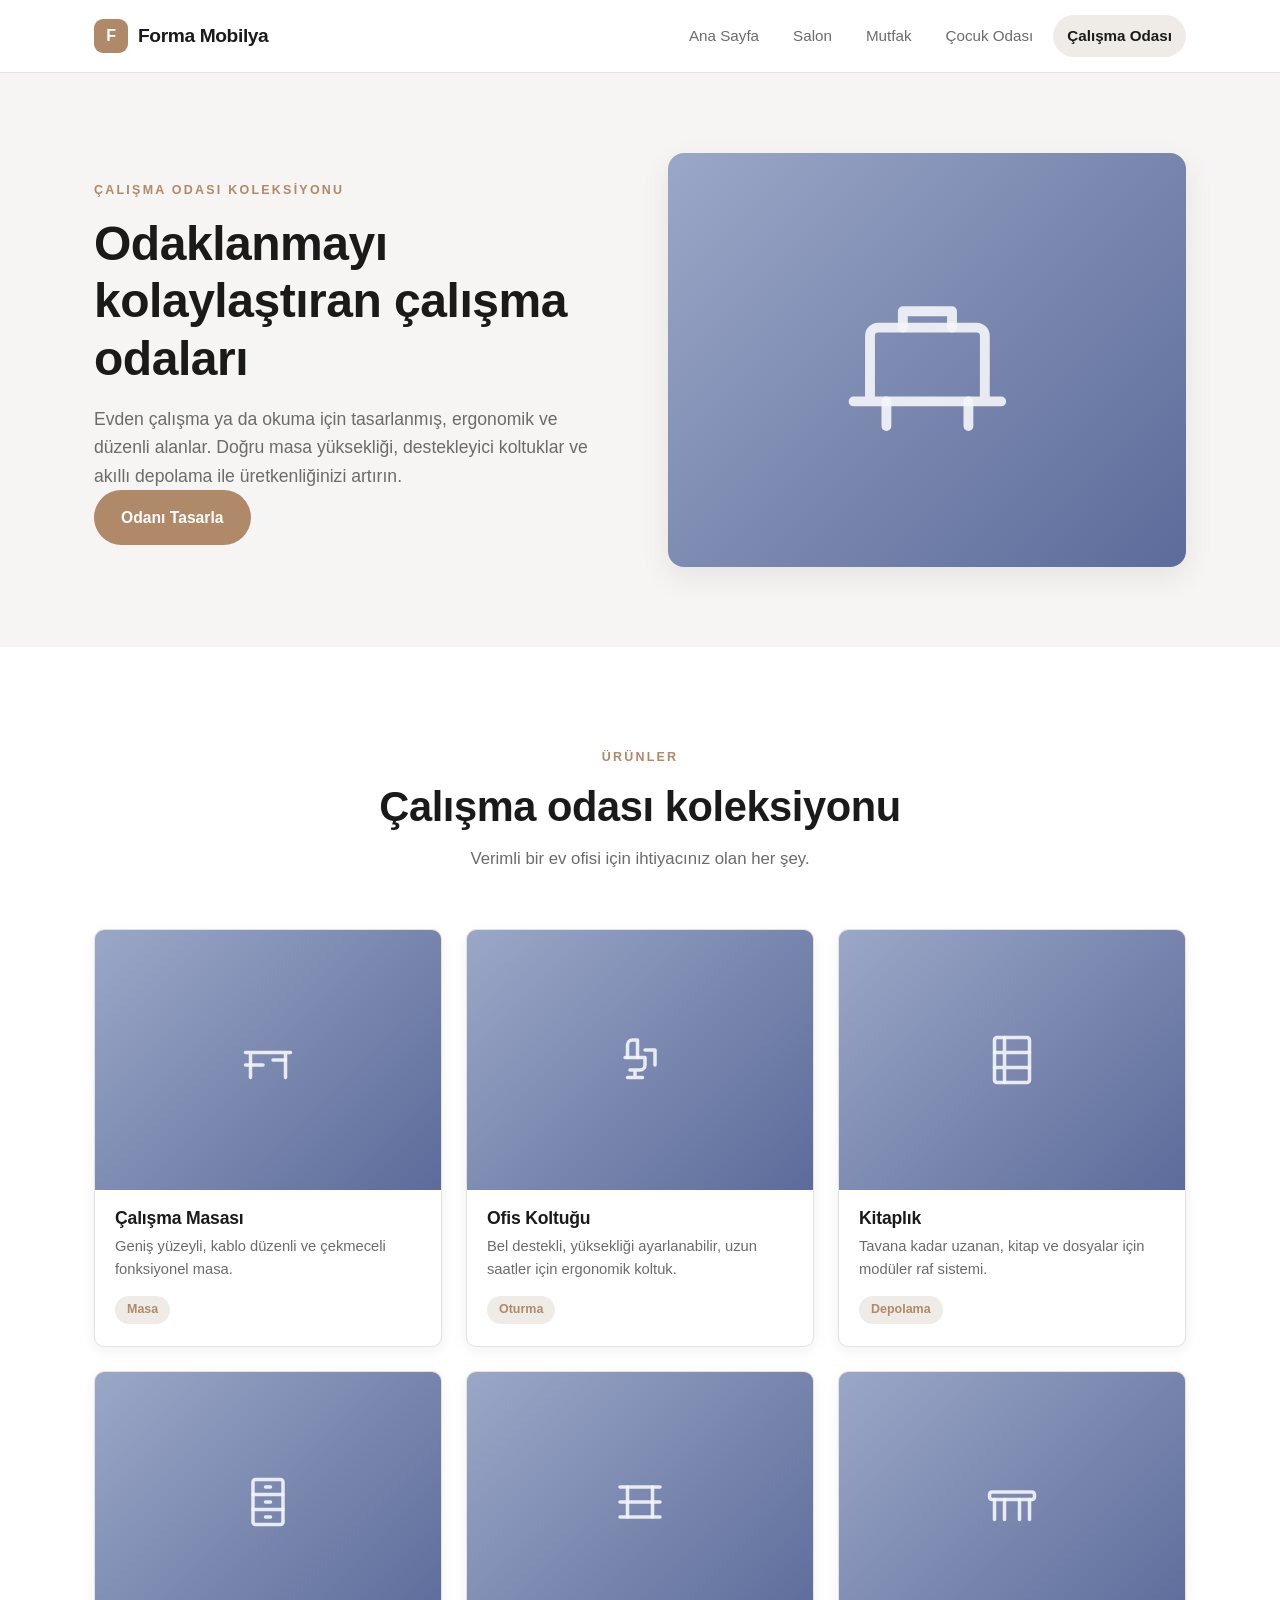
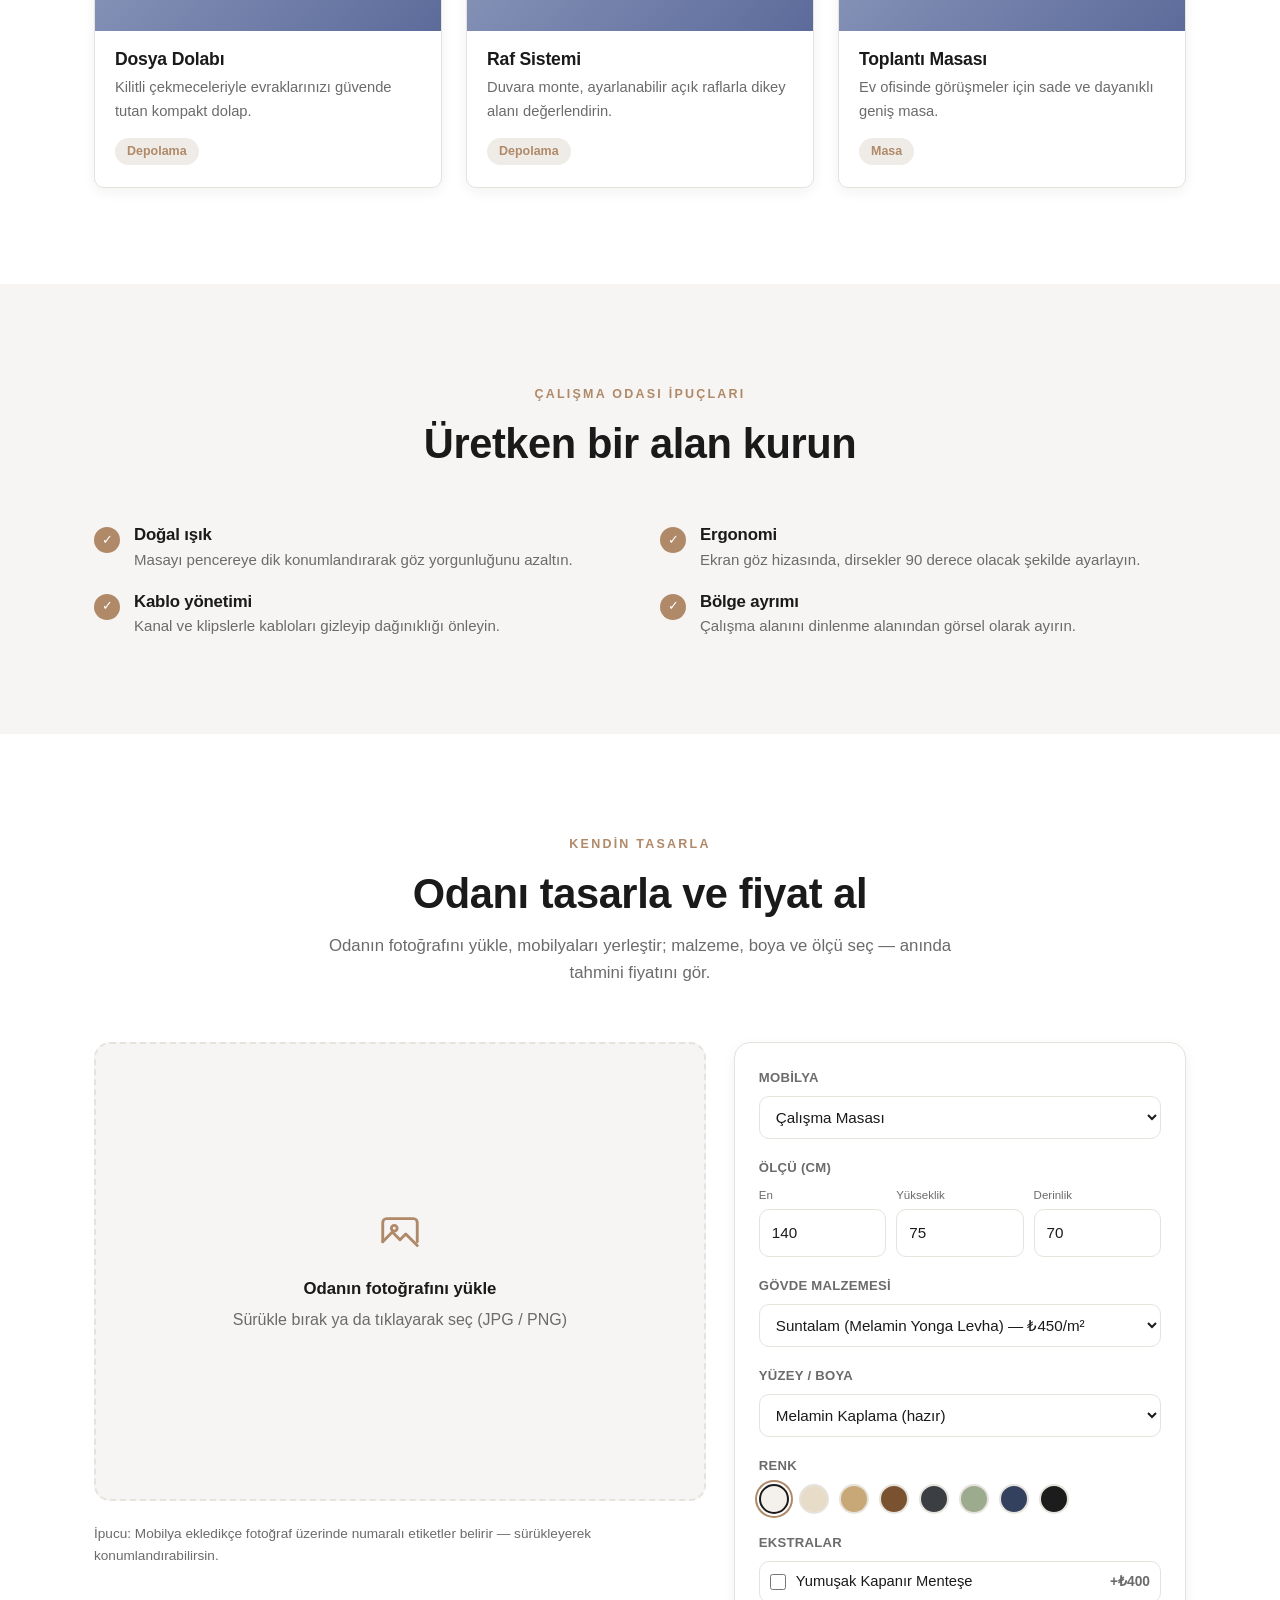
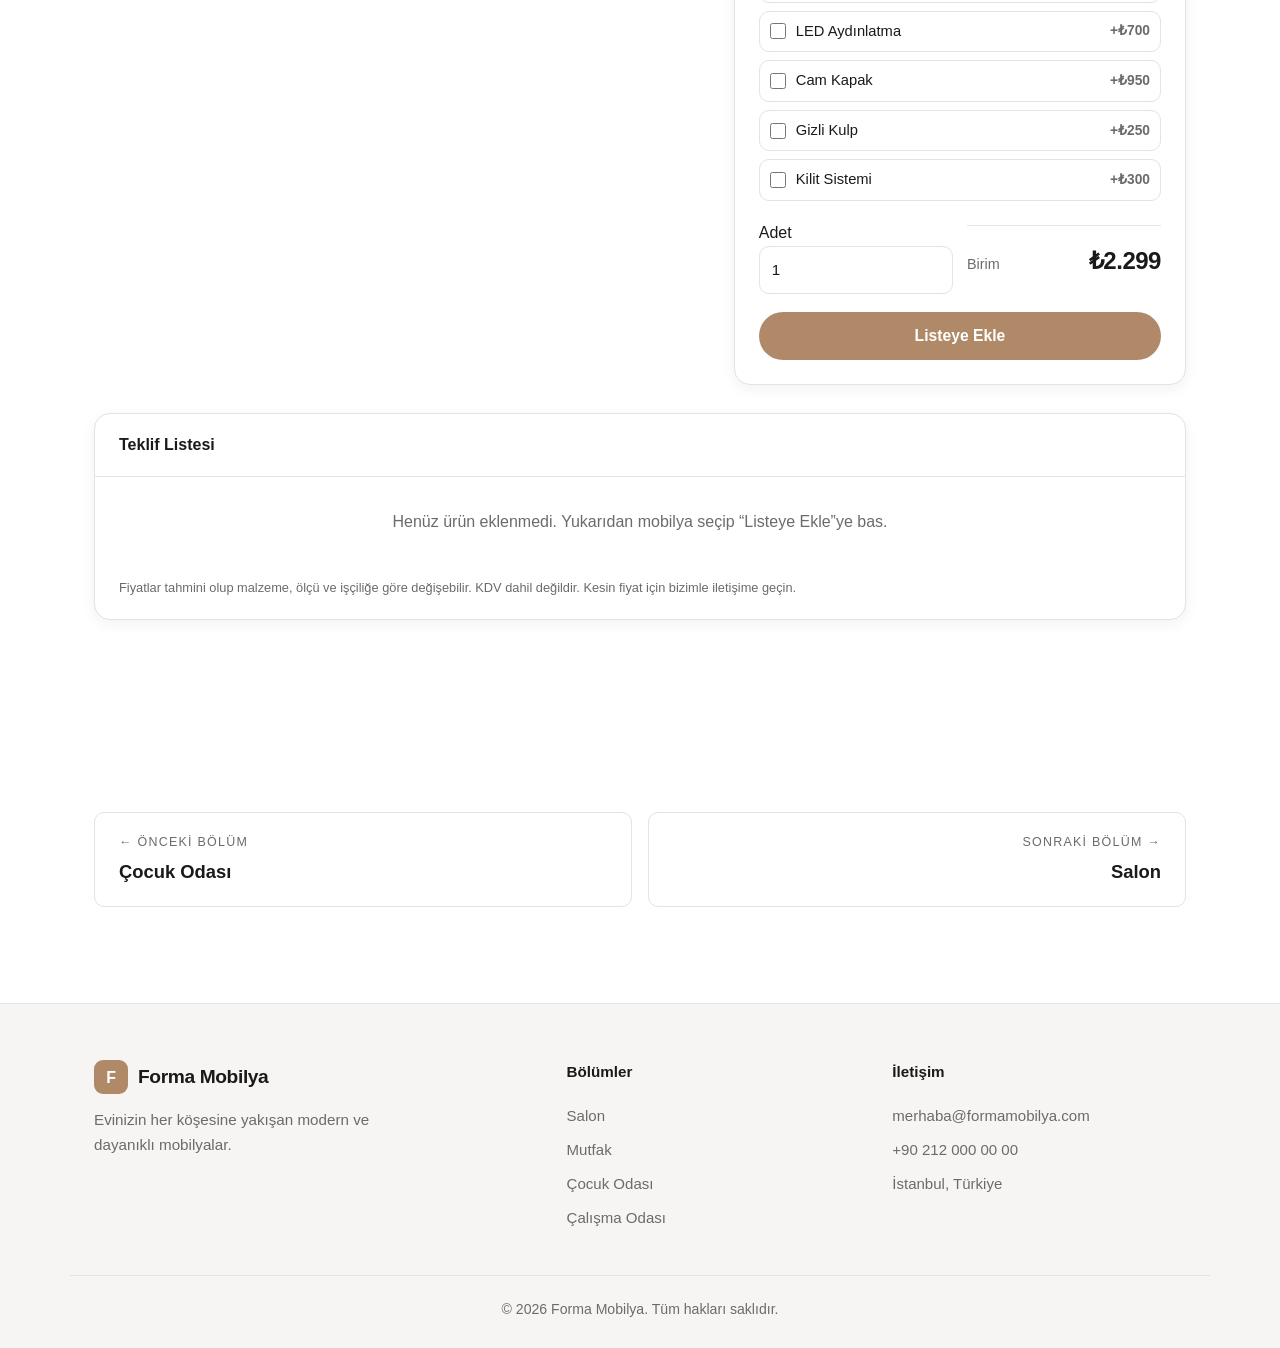
==== calisma-odasi.html @ b3ec8edc "Forma Mobilya tanıtım sitesi: çok sayfalı yapı + Odanı Tasarla konfigüratörü" ====
<!DOCTYPE html>
<html lang="tr">
  <head>
    <meta charset="UTF-8" />
    <meta name="viewport" content="width=device-width, initial-scale=1.0" />
    <title>Çalışma Odası — Forma Mobilya</title>
    <meta
      name="description"
      content="Forma Mobilya çalışma odası koleksiyonu: çalışma masaları, ofis koltukları, kitaplıklar ve depolama çözümleri."
    />
    <link rel="stylesheet" href="css/style.css" />
    <link rel="stylesheet" href="css/configurator.css" />
  </head>
  <body>
    <!-- Header -->
    <header class="site-header">
      <div class="container nav">
        <a href="index.html" class="brand">
          <span class="brand-mark">F</span>
          Forma Mobilya
        </a>
        <button class="nav-toggle" aria-label="Menü" aria-expanded="false">
          <span></span><span></span><span></span>
        </button>
        <nav class="nav-links">
          <a href="index.html">Ana Sayfa</a>
          <a href="salon.html">Salon</a>
          <a href="mutfak.html">Mutfak</a>
          <a href="cocuk-odasi.html">Çocuk Odası</a>
          <a href="calisma-odasi.html">Çalışma Odası</a>
        </nav>
      </div>
    </header>

    <!-- Page hero -->
    <section class="page-hero">
      <div class="container page-hero-grid">
        <div class="reveal">
          <span class="eyebrow">Çalışma odası koleksiyonu</span>
          <h1>Odaklanmayı kolaylaştıran çalışma odaları</h1>
          <p>
            Evden çalışma ya da okuma için tasarlanmış, ergonomik ve düzenli
            alanlar. Doğru masa yüksekliği, destekleyici koltuklar ve akıllı
            depolama ile üretkenliğinizi artırın.
          </p>
          <div class="hero-actions">
            <a href="#tasarla" class="btn btn--primary">Odanı Tasarla</a>
          </div>
        </div>
        <div class="page-hero-visual bg-calisma reveal" aria-hidden="true">
          <svg viewBox="0 0 24 24" fill="none" stroke="currentColor" stroke-width="1.2" stroke-linecap="round" stroke-linejoin="round"><path d="M3 17h18M5 17V9a1 1 0 0 1 1-1h12a1 1 0 0 1 1 1v8"/><path d="M9 8V6h6v2M7 17v3M17 17v3"/></svg>
        </div>
      </div>
    </section>

    <!-- Ürün galerisi -->
    <section class="section">
      <div class="container">
        <div class="section-head reveal">
          <span class="eyebrow">Ürünler</span>
          <h2>Çalışma odası koleksiyonu</h2>
          <p>Verimli bir ev ofisi için ihtiyacınız olan her şey.</p>
        </div>
        <div class="product-grid">
          <article class="product-card reveal">
            <div class="product-visual bg-calisma"><svg viewBox="0 0 24 24" fill="none" stroke="currentColor" stroke-width="1.4" stroke-linecap="round" stroke-linejoin="round"><path d="M3 9h18M5 9v10M19 9v10"/><path d="M3 14h7M14 12h5"/></svg></div>
            <div class="product-body">
              <h3>Çalışma Masası</h3>
              <p>Geniş yüzeyli, kablo düzenli ve çekmeceli fonksiyonel masa.</p>
              <span class="product-tag">Masa</span>
            </div>
          </article>

          <article class="product-card reveal">
            <div class="product-visual bg-calisma"><svg viewBox="0 0 24 24" fill="none" stroke="currentColor" stroke-width="1.4" stroke-linecap="round" stroke-linejoin="round"><path d="M7 11V6a2 2 0 0 1 2-2h2v7"/><path d="M6 11h8v3a2 2 0 0 1-2 2H8M10 16v3M7 19h6"/><path d="M14 8h4v6"/></svg></div>
            <div class="product-body">
              <h3>Ofis Koltuğu</h3>
              <p>Bel destekli, yüksekliği ayarlanabilir, uzun saatler için ergonomik koltuk.</p>
              <span class="product-tag">Oturma</span>
            </div>
          </article>

          <article class="product-card reveal">
            <div class="product-visual bg-calisma"><svg viewBox="0 0 24 24" fill="none" stroke="currentColor" stroke-width="1.4" stroke-linecap="round" stroke-linejoin="round"><rect x="5" y="3" width="14" height="18" rx="1"/><path d="M5 9h14M5 15h14M9 3v18"/></svg></div>
            <div class="product-body">
              <h3>Kitaplık</h3>
              <p>Tavana kadar uzanan, kitap ve dosyalar için modüler raf sistemi.</p>
              <span class="product-tag">Depolama</span>
            </div>
          </article>

          <article class="product-card reveal">
            <div class="product-visual bg-calisma"><svg viewBox="0 0 24 24" fill="none" stroke="currentColor" stroke-width="1.4" stroke-linecap="round" stroke-linejoin="round"><rect x="6" y="3" width="12" height="18" rx="1"/><path d="M6 9h12M6 15h12M11 6h2M11 12h2M11 18h2"/></svg></div>
            <div class="product-body">
              <h3>Dosya Dolabı</h3>
              <p>Kilitli çekmeceleriyle evraklarınızı güvende tutan kompakt dolap.</p>
              <span class="product-tag">Depolama</span>
            </div>
          </article>

          <article class="product-card reveal">
            <div class="product-visual bg-calisma"><svg viewBox="0 0 24 24" fill="none" stroke="currentColor" stroke-width="1.4" stroke-linecap="round" stroke-linejoin="round"><path d="M4 6h16M4 12h16M4 18h16"/><path d="M7 6v12M17 6v12"/></svg></div>
            <div class="product-body">
              <h3>Raf Sistemi</h3>
              <p>Duvara monte, ayarlanabilir açık raflarla dikey alanı değerlendirin.</p>
              <span class="product-tag">Depolama</span>
            </div>
          </article>

          <article class="product-card reveal">
            <div class="product-visual bg-calisma"><svg viewBox="0 0 24 24" fill="none" stroke="currentColor" stroke-width="1.4" stroke-linecap="round" stroke-linejoin="round"><rect x="3" y="8" width="18" height="3" rx="1"/><path d="M5 11v8M19 11v8M9 11v8M15 11v8"/></svg></div>
            <div class="product-body">
              <h3>Toplantı Masası</h3>
              <p>Ev ofisinde görüşmeler için sade ve dayanıklı geniş masa.</p>
              <span class="product-tag">Masa</span>
            </div>
          </article>
        </div>
      </div>
    </section>

    <!-- Özellikler -->
    <section class="section section--surface">
      <div class="container">
        <div class="section-head reveal">
          <span class="eyebrow">Çalışma odası ipuçları</span>
          <h2>Üretken bir alan kurun</h2>
        </div>
        <div class="feature-list">
          <div class="feature-item reveal"><span class="check">✓</span><div><h3>Doğal ışık</h3><p>Masayı pencereye dik konumlandırarak göz yorgunluğunu azaltın.</p></div></div>
          <div class="feature-item reveal"><span class="check">✓</span><div><h3>Ergonomi</h3><p>Ekran göz hizasında, dirsekler 90 derece olacak şekilde ayarlayın.</p></div></div>
          <div class="feature-item reveal"><span class="check">✓</span><div><h3>Kablo yönetimi</h3><p>Kanal ve klipslerle kabloları gizleyip dağınıklığı önleyin.</p></div></div>
          <div class="feature-item reveal"><span class="check">✓</span><div><h3>Bölge ayrımı</h3><p>Çalışma alanını dinlenme alanından görsel olarak ayırın.</p></div></div>
        </div>
      </div>
    </section>

    <!-- Odanı Tasarla -->
    <section class="section" id="tasarla">
      <div class="container">
        <div class="section-head reveal">
          <span class="eyebrow">Kendin tasarla</span>
          <h2>Odanı tasarla ve fiyat al</h2>
          <p>Odanın fotoğrafını yükle, mobilyaları yerleştir; malzeme, boya ve ölçü seç — anında tahmini fiyatını gör.</p>
        </div>
        <div data-room="calisma"></div>
      </div>
    </section>

    <!-- Oda navigasyon -->
    <section class="section">
      <div class="container room-nav">
        <a href="cocuk-odasi.html" class="prev">
          <div class="dir">← Önceki bölüm</div>
          <div class="name">Çocuk Odası</div>
        </a>
        <a href="salon.html" class="next">
          <div class="dir">Sonraki bölüm →</div>
          <div class="name">Salon</div>
        </a>
      </div>
    </section>

    <!-- Footer -->
    <footer class="site-footer">
      <div class="container footer-grid">
        <div class="footer-brand">
          <a href="index.html" class="brand"><span class="brand-mark">F</span> Forma Mobilya</a>
          <p>Evinizin her köşesine yakışan modern ve dayanıklı mobilyalar.</p>
        </div>
        <div class="footer-col">
          <h4>Bölümler</h4>
          <a href="salon.html">Salon</a>
          <a href="mutfak.html">Mutfak</a>
          <a href="cocuk-odasi.html">Çocuk Odası</a>
          <a href="calisma-odasi.html">Çalışma Odası</a>
        </div>
        <div class="footer-col">
          <h4>İletişim</h4>
          <a href="mailto:merhaba@formamobilya.com">merhaba@formamobilya.com</a>
          <a href="tel:+902120000000">+90 212 000 00 00</a>
          <a href="#">İstanbul, Türkiye</a>
        </div>
      </div>
      <div class="footer-bottom container">
        © <span data-year>2026</span> Forma Mobilya. Tüm hakları saklıdır.
      </div>
    </footer>

    <script src="js/main.js"></script>
    <script src="js/fiyatlar.js"></script>
    <script src="js/configurator.js"></script>
  </body>
</html>
---- css/style.css ----
/* ===== Forma Mobilya — Ortak Stil ===== */

:root {
  /* Renkler */
  --bg: #ffffff;
  --surface: #f6f5f3;
  --surface-2: #efece7;
  --text: #1a1a1a;
  --muted: #6b6b6b;
  --border: #e6e2dc;
  --accent: #b08968;
  --accent-dark: #8c6a4f;

  /* Oda gradyanları (placeholder görseller) */
  --grad-salon: linear-gradient(135deg, #c8a98a, #8c6a4f);
  --grad-mutfak: linear-gradient(135deg, #a7c4bc, #6b9080);
  --grad-cocuk: linear-gradient(135deg, #f6b8c1, #f1a6c0);
  --grad-calisma: linear-gradient(135deg, #9aa7c7, #5c6b9a);

  /* Boşluk & şekil */
  --radius: 16px;
  --radius-sm: 10px;
  --shadow: 0 10px 30px rgba(26, 26, 26, 0.08);
  --shadow-sm: 0 4px 14px rgba(26, 26, 26, 0.06);
  --maxw: 1140px;

  --font: -apple-system, BlinkMacSystemFont, "Segoe UI", Roboto, "Helvetica Neue",
    Arial, sans-serif;
}

/* ===== Reset ===== */
*,
*::before,
*::after {
  box-sizing: border-box;
  margin: 0;
  padding: 0;
}

html {
  scroll-behavior: smooth;
}

body {
  font-family: var(--font);
  color: var(--text);
  background: var(--bg);
  line-height: 1.6;
  -webkit-font-smoothing: antialiased;
}

img {
  max-width: 100%;
  display: block;
}

a {
  color: inherit;
  text-decoration: none;
}

ul {
  list-style: none;
}

/* ===== Layout yardımcıları ===== */
.container {
  width: 100%;
  max-width: var(--maxw);
  margin: 0 auto;
  padding: 0 24px;
}

.section {
  padding: clamp(48px, 8vw, 96px) 0;
}

.section--surface {
  background: var(--surface);
}

.section-head {
  max-width: 640px;
  margin: 0 auto clamp(32px, 5vw, 56px);
  text-align: center;
}

.eyebrow {
  display: inline-block;
  font-size: 0.78rem;
  letter-spacing: 0.18em;
  text-transform: uppercase;
  color: var(--accent);
  font-weight: 600;
  margin-bottom: 14px;
}

h1,
h2,
h3 {
  line-height: 1.2;
  font-weight: 700;
  letter-spacing: -0.01em;
}

.section-head h2 {
  font-size: clamp(1.8rem, 4vw, 2.6rem);
}

.section-head p {
  color: var(--muted);
  margin-top: 14px;
  font-size: 1.05rem;
}

/* ===== Buton ===== */
.btn {
  display: inline-flex;
  align-items: center;
  gap: 8px;
  padding: 14px 26px;
  border-radius: 100px;
  font-weight: 600;
  font-size: 0.98rem;
  cursor: pointer;
  border: 1px solid transparent;
  transition: transform 0.2s ease, background 0.2s ease, color 0.2s ease;
}

.btn--primary {
  background: var(--accent);
  color: #fff;
}

.btn--primary:hover {
  background: var(--accent-dark);
  transform: translateY(-2px);
}

.btn--ghost {
  background: transparent;
  color: var(--text);
  border-color: var(--border);
}

.btn--ghost:hover {
  background: var(--surface);
  transform: translateY(-2px);
}

/* ===== Header / Navbar ===== */
.site-header {
  position: sticky;
  top: 0;
  z-index: 50;
  background: rgba(255, 255, 255, 0.85);
  backdrop-filter: blur(12px);
  border-bottom: 1px solid var(--border);
}

.nav {
  display: flex;
  align-items: center;
  justify-content: space-between;
  height: 72px;
}

.brand {
  display: flex;
  align-items: center;
  gap: 10px;
  font-weight: 700;
  font-size: 1.2rem;
  letter-spacing: -0.02em;
}

.brand .brand-mark {
  width: 34px;
  height: 34px;
  border-radius: 9px;
  background: var(--accent);
  display: grid;
  place-items: center;
  color: #fff;
  font-size: 1rem;
}

.nav-links {
  display: flex;
  align-items: center;
  gap: 6px;
}

.nav-links a {
  padding: 9px 14px;
  border-radius: 100px;
  font-size: 0.95rem;
  color: var(--muted);
  font-weight: 500;
  transition: color 0.2s ease, background 0.2s ease;
}

.nav-links a:hover {
  color: var(--text);
  background: var(--surface);
}

.nav-links a.active {
  color: var(--text);
  background: var(--surface-2);
  font-weight: 600;
}

.nav-toggle {
  display: none;
  flex-direction: column;
  gap: 5px;
  background: none;
  border: none;
  cursor: pointer;
  padding: 8px;
}

.nav-toggle span {
  width: 24px;
  height: 2px;
  background: var(--text);
  border-radius: 2px;
  transition: transform 0.3s ease, opacity 0.3s ease;
}

.nav-toggle.open span:nth-child(1) {
  transform: translateY(7px) rotate(45deg);
}
.nav-toggle.open span:nth-child(2) {
  opacity: 0;
}
.nav-toggle.open span:nth-child(3) {
  transform: translateY(-7px) rotate(-45deg);
}

/* ===== Hero ===== */
.hero {
  padding: clamp(56px, 9vw, 110px) 0;
  background: linear-gradient(180deg, var(--surface), var(--bg));
}

.hero-grid {
  display: grid;
  grid-template-columns: 1.05fr 0.95fr;
  align-items: center;
  gap: clamp(32px, 5vw, 64px);
}

.hero h1 {
  font-size: clamp(2.2rem, 5.5vw, 3.6rem);
}

.hero p {
  color: var(--muted);
  font-size: 1.12rem;
  margin: 20px 0 32px;
  max-width: 520px;
}

.hero-actions {
  display: flex;
  gap: 14px;
  flex-wrap: wrap;
}

.hero-visual {
  aspect-ratio: 4 / 3;
  border-radius: var(--radius);
  background: var(--grad-salon);
  box-shadow: var(--shadow);
  position: relative;
  overflow: hidden;
}

.hero-visual::after {
  content: "";
  position: absolute;
  inset: 0;
  background: radial-gradient(
    circle at 30% 30%,
    rgba(255, 255, 255, 0.35),
    transparent 55%
  );
}

/* Page hero (oda sayfaları) */
.page-hero {
  padding: clamp(48px, 7vw, 80px) 0;
  background: var(--surface);
}

.page-hero-grid {
  display: grid;
  grid-template-columns: 1fr 1fr;
  gap: clamp(28px, 5vw, 56px);
  align-items: center;
}

.page-hero h1 {
  font-size: clamp(2rem, 5vw, 3rem);
}

.page-hero p {
  color: var(--muted);
  font-size: 1.1rem;
  margin-top: 18px;
}

.page-hero-visual {
  aspect-ratio: 5 / 4;
  border-radius: var(--radius);
  box-shadow: var(--shadow);
  position: relative;
  overflow: hidden;
  display: grid;
  place-items: center;
  color: rgba(255, 255, 255, 0.9);
}

.page-hero-visual svg {
  width: 38%;
  height: auto;
  opacity: 0.92;
}

/* ===== Oda kartları (ana sayfa) ===== */
.rooms-grid {
  display: grid;
  grid-template-columns: repeat(2, 1fr);
  gap: 24px;
}

.room-card {
  display: flex;
  flex-direction: column;
  background: var(--bg);
  border: 1px solid var(--border);
  border-radius: var(--radius);
  overflow: hidden;
  box-shadow: var(--shadow-sm);
  transition: transform 0.25s ease, box-shadow 0.25s ease;
}

.room-card:hover {
  transform: translateY(-6px);
  box-shadow: var(--shadow);
}

.room-card-visual {
  aspect-ratio: 16 / 10;
  display: grid;
  place-items: center;
  color: rgba(255, 255, 255, 0.92);
}

.room-card-visual svg {
  width: 76px;
  height: 76px;
}

.room-card-body {
  padding: 24px 24px 28px;
}

.room-card-body h3 {
  font-size: 1.35rem;
}

.room-card-body p {
  color: var(--muted);
  margin: 10px 0 18px;
  font-size: 0.98rem;
}

.room-card-link {
  font-weight: 600;
  color: var(--accent);
  display: inline-flex;
  align-items: center;
  gap: 6px;
}

.room-card-link span {
  transition: transform 0.2s ease;
}

.room-card:hover .room-card-link span {
  transform: translateX(4px);
}

.bg-salon {
  background: var(--grad-salon);
}
.bg-mutfak {
  background: var(--grad-mutfak);
}
.bg-cocuk {
  background: var(--grad-cocuk);
}
.bg-calisma {
  background: var(--grad-calisma);
}

/* ===== Değerler / özellikler şeridi ===== */
.values-grid {
  display: grid;
  grid-template-columns: repeat(3, 1fr);
  gap: 24px;
}

.value {
  text-align: center;
  padding: 8px;
}

.value .value-icon {
  width: 56px;
  height: 56px;
  margin: 0 auto 16px;
  border-radius: 14px;
  background: var(--surface-2);
  display: grid;
  place-items: center;
  color: var(--accent);
}

.value h3 {
  font-size: 1.15rem;
}

.value p {
  color: var(--muted);
  margin-top: 8px;
  font-size: 0.96rem;
}

/* ===== Ürün galerisi (oda sayfaları) ===== */
.product-grid {
  display: grid;
  grid-template-columns: repeat(3, 1fr);
  gap: 24px;
}

.product-card {
  background: var(--bg);
  border: 1px solid var(--border);
  border-radius: var(--radius-sm);
  overflow: hidden;
  box-shadow: var(--shadow-sm);
  transition: transform 0.25s ease, box-shadow 0.25s ease;
}

.product-card:hover {
  transform: translateY(-5px);
  box-shadow: var(--shadow);
}

.product-visual {
  aspect-ratio: 4 / 3;
  display: grid;
  place-items: center;
  color: rgba(255, 255, 255, 0.9);
  position: relative;
}

.product-visual svg {
  width: 60px;
  height: 60px;
  opacity: 0.92;
}

.product-body {
  padding: 18px 20px 22px;
}

.product-body h3 {
  font-size: 1.1rem;
}

.product-body p {
  color: var(--muted);
  font-size: 0.92rem;
  margin-top: 6px;
}

.product-tag {
  display: inline-block;
  margin-top: 14px;
  font-size: 0.78rem;
  font-weight: 600;
  color: var(--accent);
  background: var(--surface-2);
  padding: 4px 12px;
  border-radius: 100px;
}

/* ===== Özellik listesi (oda ipuçları) ===== */
.feature-list {
  display: grid;
  grid-template-columns: repeat(2, 1fr);
  gap: 20px 40px;
}

.feature-item {
  display: flex;
  gap: 14px;
  align-items: flex-start;
}

.feature-item .check {
  flex: 0 0 auto;
  width: 26px;
  height: 26px;
  border-radius: 50%;
  background: var(--accent);
  color: #fff;
  display: grid;
  place-items: center;
  font-size: 0.8rem;
  margin-top: 2px;
}

.feature-item h3 {
  font-size: 1.05rem;
}

.feature-item p {
  color: var(--muted);
  font-size: 0.94rem;
  margin-top: 2px;
}

/* ===== CTA bandı ===== */
.cta-band {
  background: var(--text);
  color: #fff;
  border-radius: var(--radius);
  padding: clamp(36px, 6vw, 64px);
  text-align: center;
}

.cta-band h2 {
  font-size: clamp(1.6rem, 4vw, 2.4rem);
}

.cta-band p {
  color: rgba(255, 255, 255, 0.7);
  margin: 14px auto 28px;
  max-width: 520px;
}

.cta-band .btn--primary {
  background: var(--accent);
}
.cta-band .btn--primary:hover {
  background: var(--accent-dark);
}

/* ===== Oda alt navigasyon (önceki / sonraki) ===== */
.room-nav {
  display: flex;
  justify-content: space-between;
  gap: 16px;
  flex-wrap: wrap;
}

.room-nav a {
  flex: 1 1 240px;
  border: 1px solid var(--border);
  border-radius: var(--radius-sm);
  padding: 20px 24px;
  transition: background 0.2s ease, transform 0.2s ease;
}

.room-nav a:hover {
  background: var(--surface);
  transform: translateY(-3px);
}

.room-nav .dir {
  font-size: 0.78rem;
  letter-spacing: 0.1em;
  text-transform: uppercase;
  color: var(--muted);
}

.room-nav .name {
  font-weight: 700;
  font-size: 1.15rem;
  margin-top: 4px;
}

.room-nav .next {
  text-align: right;
}

/* ===== Footer ===== */
.site-footer {
  background: var(--surface);
  border-top: 1px solid var(--border);
  padding: 56px 0 28px;
}

.footer-grid {
  display: grid;
  grid-template-columns: 1.5fr 1fr 1fr;
  gap: 32px;
}

.footer-brand p {
  color: var(--muted);
  margin-top: 14px;
  max-width: 320px;
  font-size: 0.95rem;
}

.footer-col h4 {
  font-size: 0.95rem;
  margin-bottom: 14px;
}

.footer-col a {
  display: block;
  color: var(--muted);
  padding: 5px 0;
  font-size: 0.94rem;
  transition: color 0.2s ease;
}

.footer-col a:hover {
  color: var(--text);
}

.footer-bottom {
  margin-top: 40px;
  padding-top: 22px;
  border-top: 1px solid var(--border);
  text-align: center;
  color: var(--muted);
  font-size: 0.88rem;
}

/* ===== Reveal animasyonu ===== */
.reveal {
  opacity: 0;
  transform: translateY(24px);
  transition: opacity 0.6s ease, transform 0.6s ease;
}

.reveal.is-visible {
  opacity: 1;
  transform: none;
}

/* ===== Responsive ===== */
@media (max-width: 860px) {
  .hero-grid,
  .page-hero-grid,
  .footer-grid {
    grid-template-columns: 1fr;
  }

  .hero-visual,
  .page-hero-visual {
    order: -1;
  }

  .rooms-grid,
  .product-grid,
  .values-grid,
  .feature-list {
    grid-template-columns: 1fr;
  }

  .nav-links {
    position: fixed;
    inset: 72px 0 auto 0;
    flex-direction: column;
    align-items: stretch;
    gap: 4px;
    background: var(--bg);
    border-bottom: 1px solid var(--border);
    padding: 16px 24px 24px;
    transform: translateY(-120%);
    transition: transform 0.3s ease;
    box-shadow: var(--shadow);
  }

  .nav-links.open {
    transform: translateY(0);
  }

  .nav-links a {
    padding: 12px 14px;
  }

  .nav-toggle {
    display: flex;
  }
}

@media (max-width: 560px) {
  .product-grid {
    grid-template-columns: 1fr;
  }
  .hero-actions {
    width: 100%;
  }
  .btn {
    flex: 1 1 auto;
    justify-content: center;
  }
}
---- css/configurator.css ----
/* ===== Forma Mobilya — Oda Tasarlayıcı (Configurator) ===== */

.cfg {
  display: grid;
  grid-template-columns: 1.15fr 0.85fr;
  gap: 28px;
  align-items: start;
}

/* --- Sahne / fotoğraf alanı --- */
.cfg-stage {
  position: sticky;
  top: 92px;
}

.cfg-photo {
  position: relative;
  aspect-ratio: 4 / 3;
  border-radius: var(--radius);
  border: 2px dashed var(--border);
  background: var(--surface);
  background-size: cover;
  background-position: center;
  overflow: hidden;
  display: grid;
  place-items: center;
  text-align: center;
  cursor: pointer;
  transition: border-color 0.2s ease, background-color 0.2s ease;
}

.cfg-photo.dragover {
  border-color: var(--accent);
  background-color: var(--surface-2);
}

.cfg-photo.has-photo {
  border-style: solid;
  cursor: default;
}

.cfg-photo-empty {
  padding: 24px;
  color: var(--muted);
  pointer-events: none;
}

.cfg-photo-empty svg {
  width: 46px;
  height: 46px;
  color: var(--accent);
  margin-bottom: 12px;
}

.cfg-photo-empty strong {
  display: block;
  color: var(--text);
  font-size: 1.05rem;
  margin-bottom: 4px;
}

.cfg-photo.has-photo .cfg-photo-empty {
  display: none;
}

/* Fotoğraf üzerindeki sürüklenebilir mobilya etiketleri */
.cfg-marker {
  position: absolute;
  top: 40%;
  left: 40%;
  display: flex;
  align-items: center;
  gap: 6px;
  padding: 6px 10px 6px 6px;
  background: rgba(26, 26, 26, 0.82);
  color: #fff;
  border-radius: 100px;
  font-size: 0.78rem;
  font-weight: 600;
  cursor: grab;
  user-select: none;
  touch-action: none;
  box-shadow: 0 4px 12px rgba(0, 0, 0, 0.25);
  white-space: nowrap;
}

.cfg-marker.dragging {
  cursor: grabbing;
  transform: scale(1.05);
}

.cfg-marker .num {
  width: 18px;
  height: 18px;
  border-radius: 50%;
  background: var(--accent);
  display: grid;
  place-items: center;
  font-size: 0.7rem;
}

.cfg-photo-actions {
  display: flex;
  gap: 10px;
  margin-top: 12px;
  flex-wrap: wrap;
}

.cfg-photo-actions .cfg-link {
  font-size: 0.88rem;
  color: var(--muted);
  cursor: pointer;
  border: none;
  background: none;
  padding: 4px 0;
  font-weight: 600;
}

.cfg-photo-actions .cfg-link:hover {
  color: var(--text);
}

.cfg-hint {
  font-size: 0.85rem;
  color: var(--muted);
  margin-top: 10px;
}

/* --- Konfigürasyon paneli --- */
.cfg-panel {
  background: var(--bg);
  border: 1px solid var(--border);
  border-radius: var(--radius);
  padding: 24px;
  box-shadow: var(--shadow-sm);
}

.cfg-field {
  margin-bottom: 18px;
}

.cfg-field > label,
.cfg-label {
  display: block;
  font-size: 0.82rem;
  font-weight: 700;
  letter-spacing: 0.02em;
  text-transform: uppercase;
  color: var(--muted);
  margin-bottom: 8px;
}

.cfg-select,
.cfg-input {
  width: 100%;
  padding: 11px 12px;
  border: 1px solid var(--border);
  border-radius: var(--radius-sm);
  background: var(--bg);
  font: inherit;
  font-size: 0.95rem;
  color: var(--text);
}

.cfg-select:focus,
.cfg-input:focus {
  outline: none;
  border-color: var(--accent);
}

.cfg-dims {
  display: grid;
  grid-template-columns: repeat(3, 1fr);
  gap: 10px;
}

.cfg-dims small {
  display: block;
  font-size: 0.72rem;
  color: var(--muted);
  margin-bottom: 4px;
}

/* Renk paleti */
.cfg-colors {
  display: flex;
  flex-wrap: wrap;
  gap: 10px;
}

.cfg-swatch {
  width: 30px;
  height: 30px;
  border-radius: 50%;
  border: 2px solid var(--border);
  cursor: pointer;
  position: relative;
  transition: transform 0.15s ease;
}

.cfg-swatch:hover {
  transform: scale(1.1);
}

.cfg-swatch.selected {
  border-color: var(--text);
  box-shadow: 0 0 0 2px var(--bg), 0 0 0 4px var(--accent);
}

/* Ekstralar */
.cfg-extras {
  display: grid;
  gap: 8px;
}

.cfg-check {
  display: flex;
  align-items: center;
  gap: 10px;
  font-size: 0.92rem;
  cursor: pointer;
  padding: 8px 10px;
  border: 1px solid var(--border);
  border-radius: var(--radius-sm);
  transition: border-color 0.2s ease, background 0.2s ease;
}

.cfg-check:hover {
  border-color: var(--accent);
}

.cfg-check input {
  accent-color: var(--accent);
  width: 16px;
  height: 16px;
}

.cfg-check .cfg-extra-price {
  margin-left: auto;
  color: var(--muted);
  font-size: 0.86rem;
  font-weight: 600;
}

/* Anlık fiyat + ekle */
.cfg-unit {
  display: flex;
  align-items: baseline;
  justify-content: space-between;
  margin: 6px 0 14px;
  padding-top: 16px;
  border-top: 1px solid var(--border);
}

.cfg-unit .cfg-unit-label {
  font-size: 0.9rem;
  color: var(--muted);
}

.cfg-unit .cfg-unit-price {
  font-size: 1.5rem;
  font-weight: 800;
  letter-spacing: -0.02em;
}

.cfg-add {
  width: 100%;
  justify-content: center;
}

.cfg-qty-row {
  display: grid;
  grid-template-columns: 1fr 1fr;
  gap: 14px;
  align-items: end;
}

/* --- Sepet / teklif --- */
.cfg-cart {
  margin-top: 28px;
  background: var(--bg);
  border: 1px solid var(--border);
  border-radius: var(--radius);
  overflow: hidden;
  box-shadow: var(--shadow-sm);
}

.cfg-cart-head {
  padding: 18px 24px;
  border-bottom: 1px solid var(--border);
  font-weight: 700;
}

.cfg-cart-empty {
  padding: 32px 24px;
  text-align: center;
  color: var(--muted);
}

.cfg-table {
  width: 100%;
  border-collapse: collapse;
}

.cfg-table th,
.cfg-table td {
  text-align: left;
  padding: 12px 16px;
  font-size: 0.9rem;
  border-bottom: 1px solid var(--border);
  vertical-align: top;
}

.cfg-table th {
  font-size: 0.74rem;
  letter-spacing: 0.04em;
  text-transform: uppercase;
  color: var(--muted);
  background: var(--surface);
}

.cfg-table td .cfg-item-name {
  font-weight: 700;
}

.cfg-table td .cfg-item-spec {
  color: var(--muted);
  font-size: 0.82rem;
  margin-top: 2px;
}

.cfg-table .cfg-num-cell {
  width: 34px;
}

.cfg-table .cfg-item-num {
  width: 22px;
  height: 22px;
  border-radius: 50%;
  background: var(--surface-2);
  display: grid;
  place-items: center;
  font-size: 0.78rem;
  font-weight: 700;
}

.cfg-table .price-cell {
  text-align: right;
  font-weight: 700;
  white-space: nowrap;
}

.cfg-remove {
  border: none;
  background: none;
  color: var(--muted);
  cursor: pointer;
  font-size: 1.1rem;
  line-height: 1;
  padding: 2px 6px;
  border-radius: 6px;
}

.cfg-remove:hover {
  color: #c0392b;
  background: var(--surface);
}

.cfg-cart-foot {
  display: flex;
  align-items: center;
  justify-content: space-between;
  gap: 16px;
  flex-wrap: wrap;
  padding: 20px 24px;
  background: var(--surface);
}

.cfg-total .cfg-total-label {
  font-size: 0.85rem;
  color: var(--muted);
}

.cfg-total .cfg-total-price {
  font-size: 1.7rem;
  font-weight: 800;
  letter-spacing: -0.02em;
}

.cfg-note {
  font-size: 0.8rem;
  color: var(--muted);
  margin-top: 12px;
  padding: 0 24px 20px;
}

/* Teklif özeti */
.cfg-quote {
  display: none;
  margin: 0 24px 24px;
  padding: 18px;
  border: 1px dashed var(--accent);
  border-radius: var(--radius-sm);
  background: var(--surface);
  white-space: pre-line;
  font-size: 0.9rem;
}

.cfg-quote.show {
  display: block;
}

@media (max-width: 860px) {
  .cfg {
    grid-template-columns: 1fr;
  }
  .cfg-stage {
    position: static;
  }
  .cfg-table thead {
    display: none;
  }
  .cfg-table,
  .cfg-table tbody,
  .cfg-table tr,
  .cfg-table td {
    display: block;
    width: 100%;
  }
  .cfg-table tr {
    padding: 8px 0;
    border-bottom: 1px solid var(--border);
  }
  .cfg-table td {
    border: none;
    padding: 4px 16px;
  }
  .cfg-table .price-cell {
    text-align: left;
  }
}
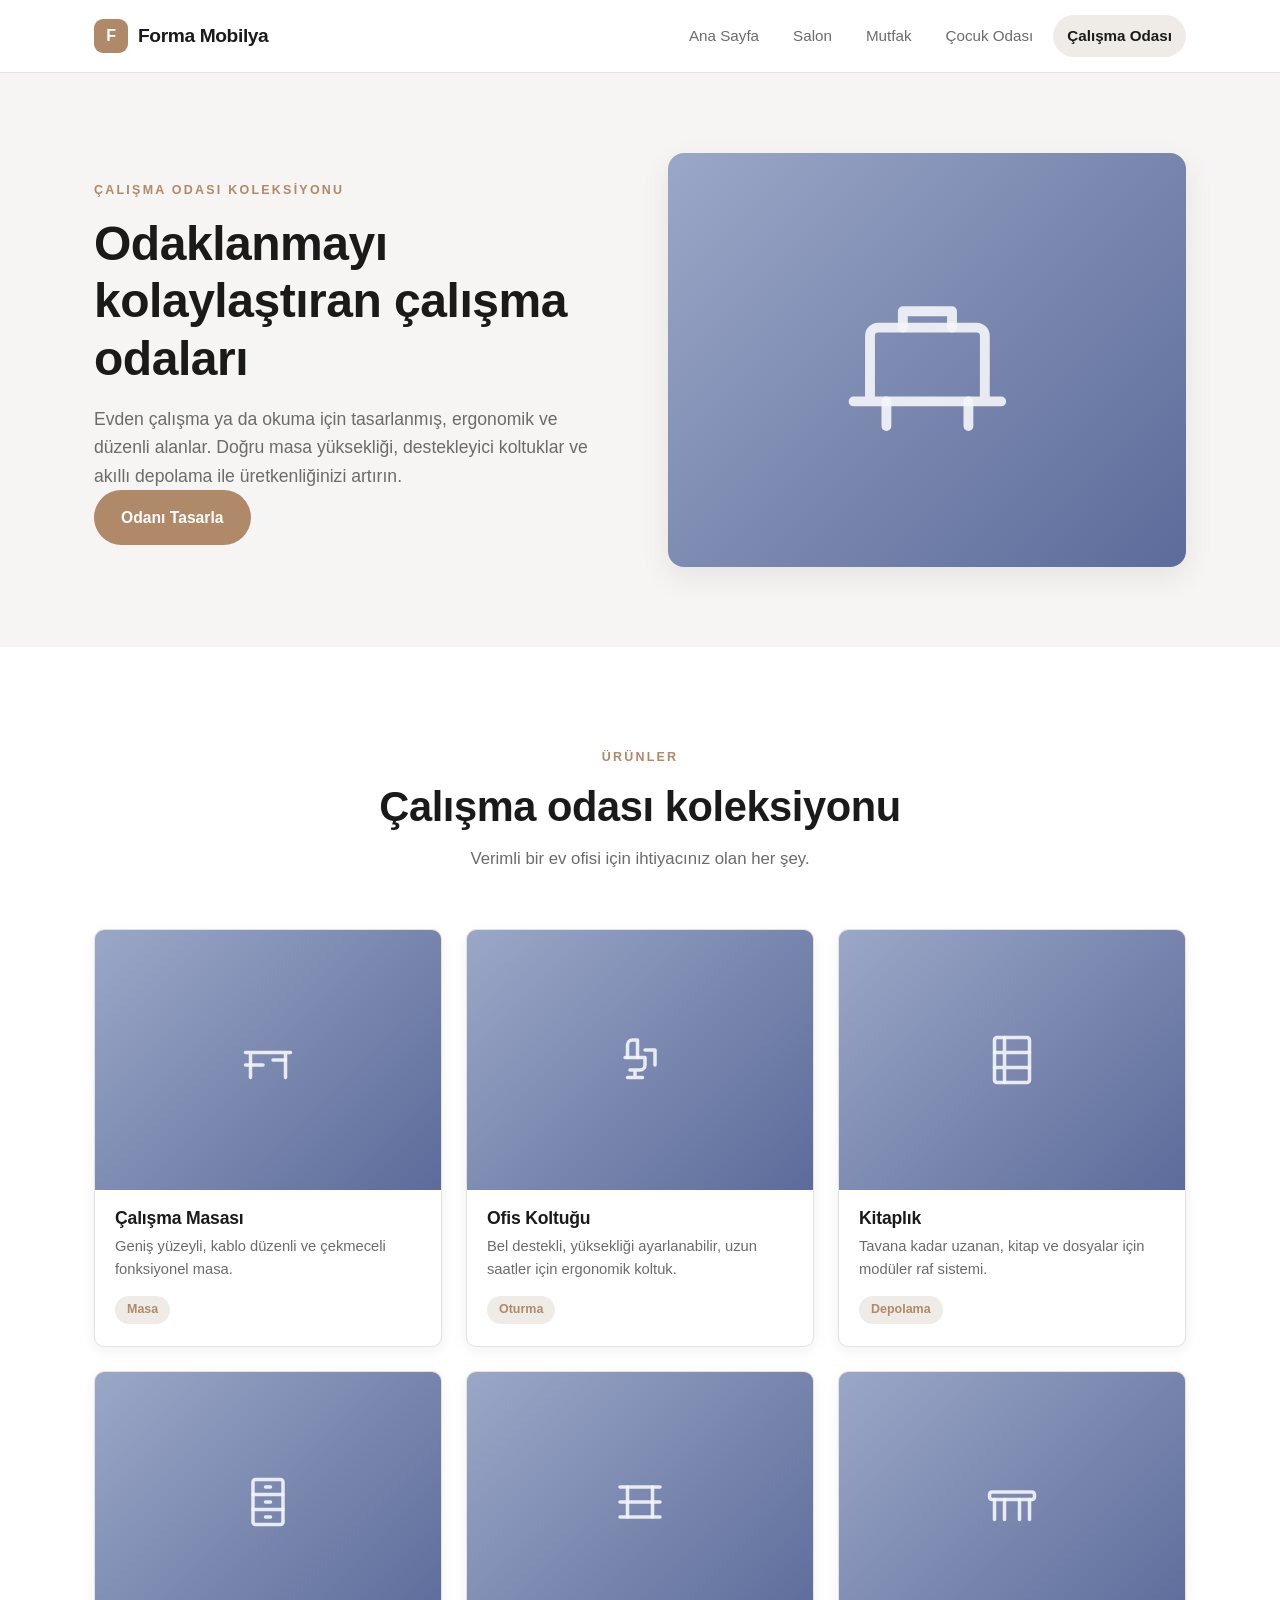
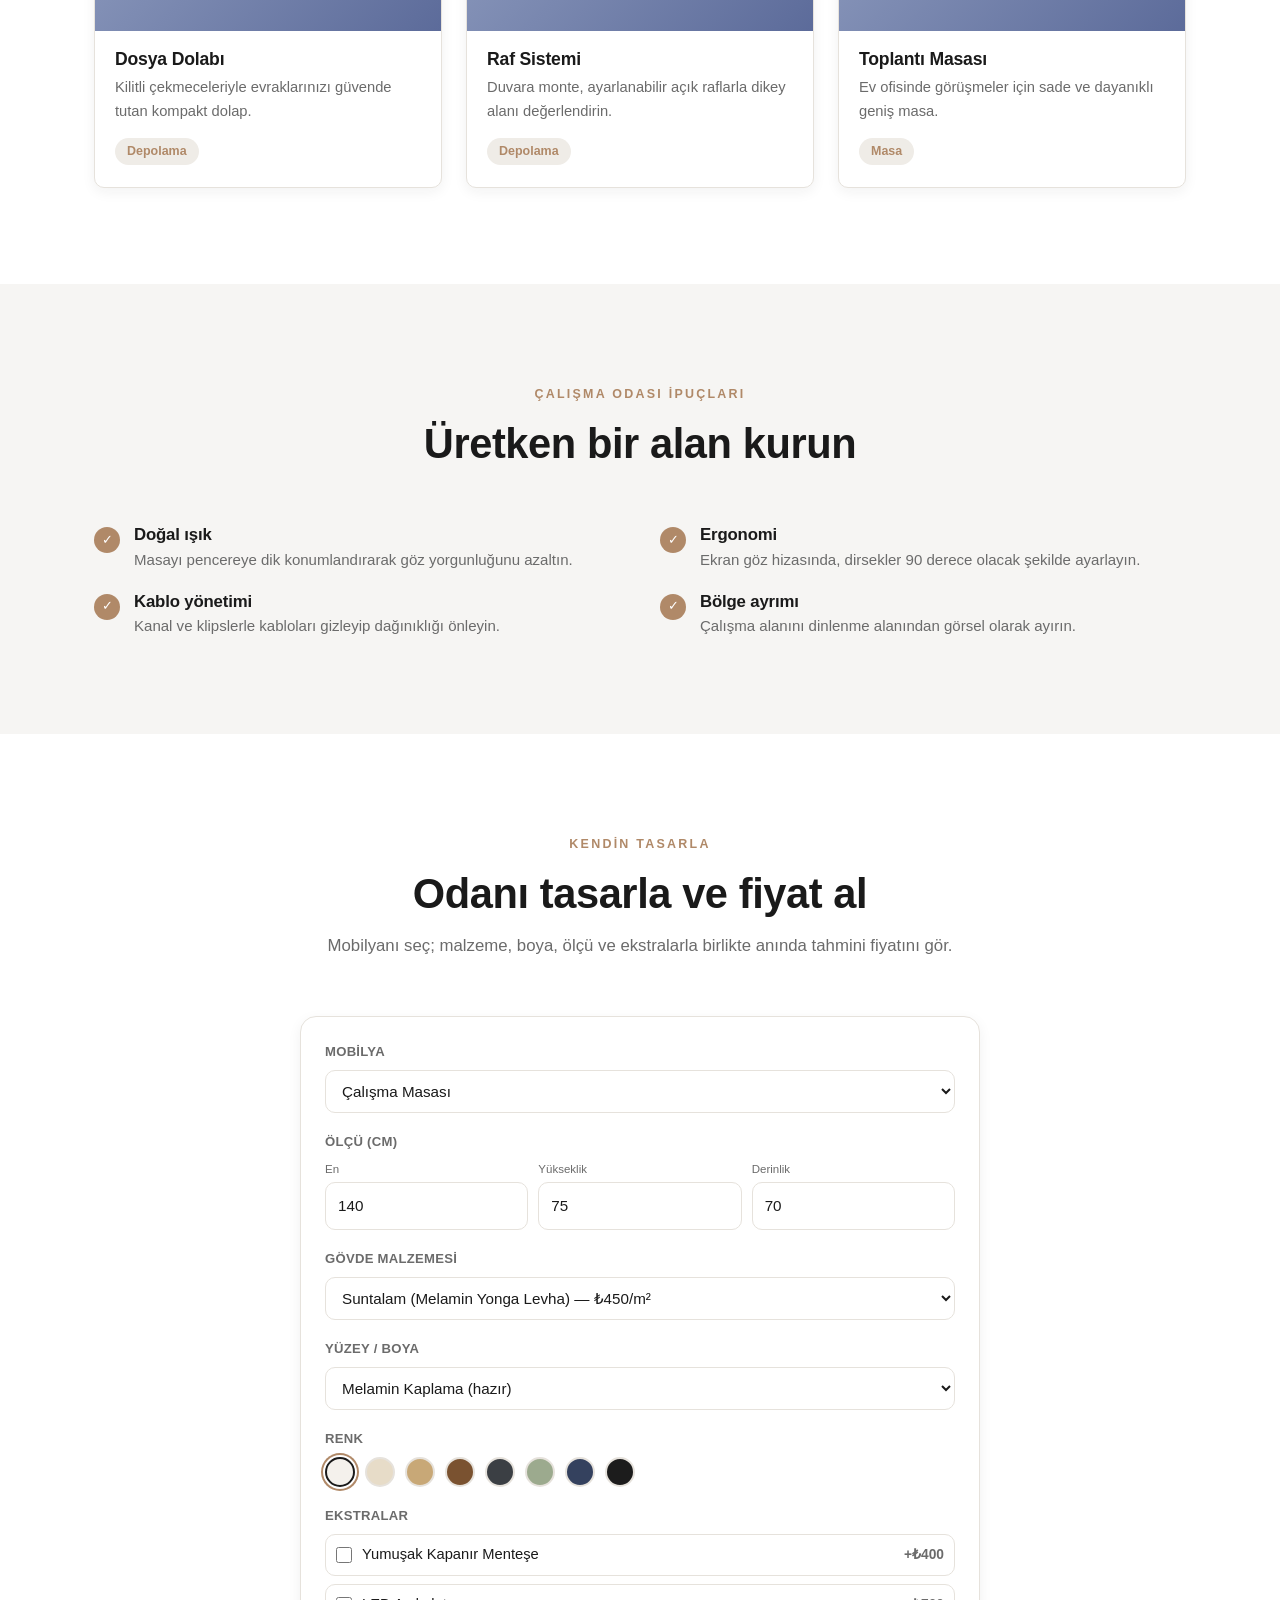
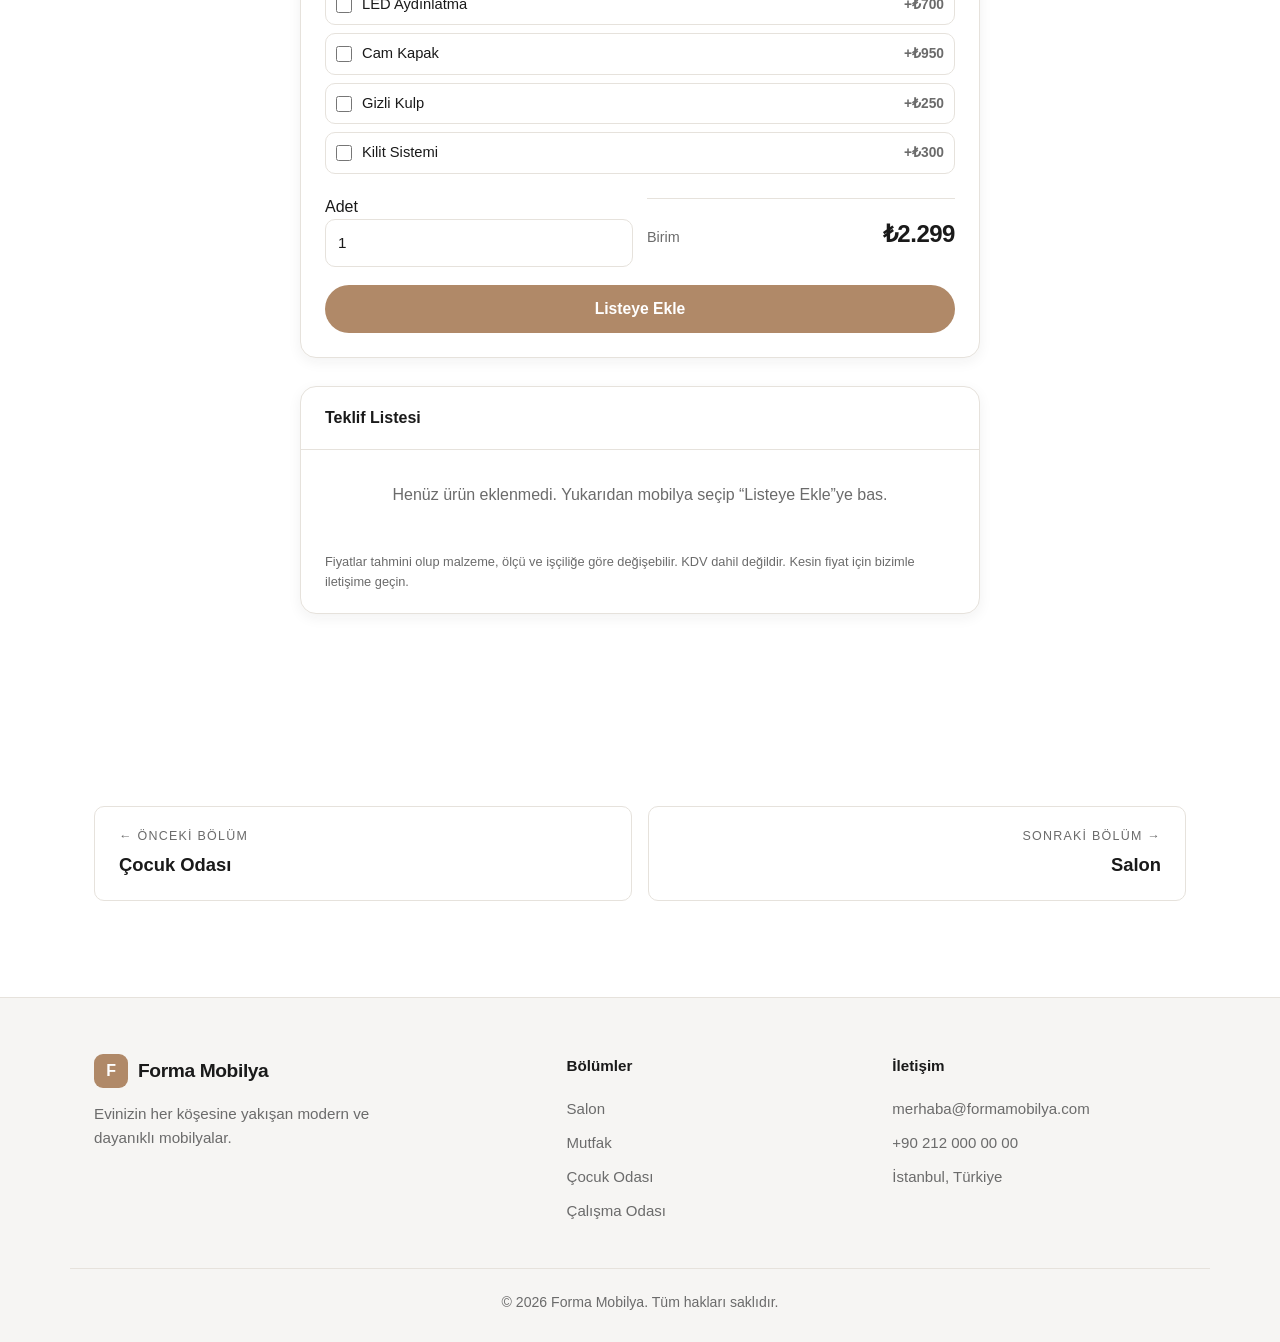
==== commit 63b78a32: "Tasarlayıcı: fotoğraf yükleme ve 3D yerleştirme kaldırıldı; sadece fiyatlandırma paneli kaldı (tüm o" ====
--- a/calisma-odasi.html
+++ b/calisma-odasi.html
@@ -141,7 +141,7 @@
         <div class="section-head reveal">
           <span class="eyebrow">Kendin tasarla</span>
           <h2>Odanı tasarla ve fiyat al</h2>
-          <p>Odanın fotoğrafını yükle, mobilyaları yerleştir; malzeme, boya ve ölçü seç — anında tahmini fiyatını gör.</p>
+          <p>Mobilyanı seç; malzeme, boya, ölçü ve ekstralarla birlikte anında tahmini fiyatını gör.</p>
         </div>
         <div data-room="calisma"></div>
       </div>
--- a/css/configurator.css
+++ b/css/configurator.css
@@ -1,10 +1,8 @@
 /* ===== Forma Mobilya — Oda Tasarlayıcı (Configurator) ===== */
 
 .cfg {
-  display: grid;
-  grid-template-columns: 1.15fr 0.85fr;
-  gap: 28px;
-  align-items: start;
+  max-width: 680px;
+  margin: 0 auto;
 }
 
 /* --- Sahne / fotoğraf alanı --- */
@@ -99,6 +97,163 @@
   font-size: 0.7rem;
 }
 
+/* Fotoğraf üzerindeki 3D modeller */
+.cfg-model {
+  position: absolute;
+  top: 40%;
+  left: 40%;
+  width: 130px;
+  cursor: grab;
+  user-select: none;
+  touch-action: none;
+  filter: drop-shadow(0 8px 12px rgba(0, 0, 0, 0.35));
+  z-index: 2;
+}
+
+.cfg-model.dragging {
+  cursor: grabbing;
+  z-index: 5;
+}
+
+.cfg-model svg {
+  display: block;
+  width: 100%;
+  height: auto;
+  overflow: visible;
+  pointer-events: none;
+}
+
+.cfg-model-badge {
+  position: absolute;
+  top: -10px;
+  left: -10px;
+  width: 22px;
+  height: 22px;
+  border-radius: 50%;
+  background: var(--accent);
+  color: #fff;
+  display: grid;
+  place-items: center;
+  font-size: 0.72rem;
+  font-weight: 700;
+  box-shadow: 0 2px 6px rgba(0, 0, 0, 0.3);
+  z-index: 2;
+}
+
+.cfg-model-del {
+  position: absolute;
+  top: -10px;
+  right: -10px;
+  width: 22px;
+  height: 22px;
+  border-radius: 50%;
+  background: rgba(20, 20, 20, 0.78);
+  color: #fff;
+  border: none;
+  cursor: pointer;
+  font-size: 15px;
+  line-height: 1;
+  display: grid;
+  place-items: center;
+  opacity: 0;
+  transition: opacity 0.15s ease;
+  z-index: 3;
+}
+
+.cfg-model:hover .cfg-model-del {
+  opacity: 1;
+}
+
+.cfg-model-name {
+  position: absolute;
+  left: 50%;
+  bottom: -8px;
+  transform: translate(-50%, 100%);
+  background: rgba(26, 26, 26, 0.82);
+  color: #fff;
+  font-size: 0.68rem;
+  font-weight: 600;
+  padding: 3px 8px;
+  border-radius: 100px;
+  white-space: nowrap;
+  opacity: 0;
+  transition: opacity 0.15s ease;
+  pointer-events: none;
+}
+
+.cfg-model:hover .cfg-model-name {
+  opacity: 1;
+}
+
+.cfg-model-resize {
+  position: absolute;
+  right: -7px;
+  bottom: -7px;
+  width: 16px;
+  height: 16px;
+  border-radius: 50%;
+  background: #fff;
+  border: 2px solid var(--accent);
+  cursor: nwse-resize;
+  opacity: 0;
+  transition: opacity 0.15s ease;
+  z-index: 3;
+  touch-action: none;
+}
+
+.cfg-model:hover .cfg-model-resize {
+  opacity: 1;
+}
+
+/* Gerçek 3D (Three.js) modeli */
+.cfg-model--3d {
+  width: 180px;
+  filter: none;
+}
+
+.cfg-model--3d .cfg-model-canvas {
+  width: 100%;
+  aspect-ratio: 1 / 1;
+  cursor: grab;
+  touch-action: none;
+}
+
+.cfg-model--3d .cfg-model-canvas:active {
+  cursor: grabbing;
+}
+
+.cfg-model--3d .cfg-model-canvas canvas {
+  display: block;
+  width: 100% !important;
+  height: 100% !important;
+}
+
+.cfg-model-move {
+  position: absolute;
+  top: -12px;
+  left: 50%;
+  transform: translateX(-50%);
+  width: 30px;
+  height: 22px;
+  border-radius: 100px;
+  background: rgba(20, 20, 20, 0.78);
+  color: #fff;
+  border: none;
+  cursor: move;
+  display: grid;
+  place-items: center;
+  font-size: 13px;
+  line-height: 1;
+  opacity: 0;
+  transition: opacity 0.15s ease;
+  z-index: 3;
+  touch-action: none;
+}
+
+.cfg-model--3d:hover .cfg-model-move {
+  opacity: 1;
+}
+
 .cfg-photo-actions {
   display: flex;
   gap: 10px;
@@ -277,7 +432,8 @@
 
 /* --- Sepet / teklif --- */
 .cfg-cart {
-  margin-top: 28px;
+  max-width: 680px;
+  margin: 28px auto 0;
   background: var(--bg);
   border: 1px solid var(--border);
   border-radius: var(--radius);
